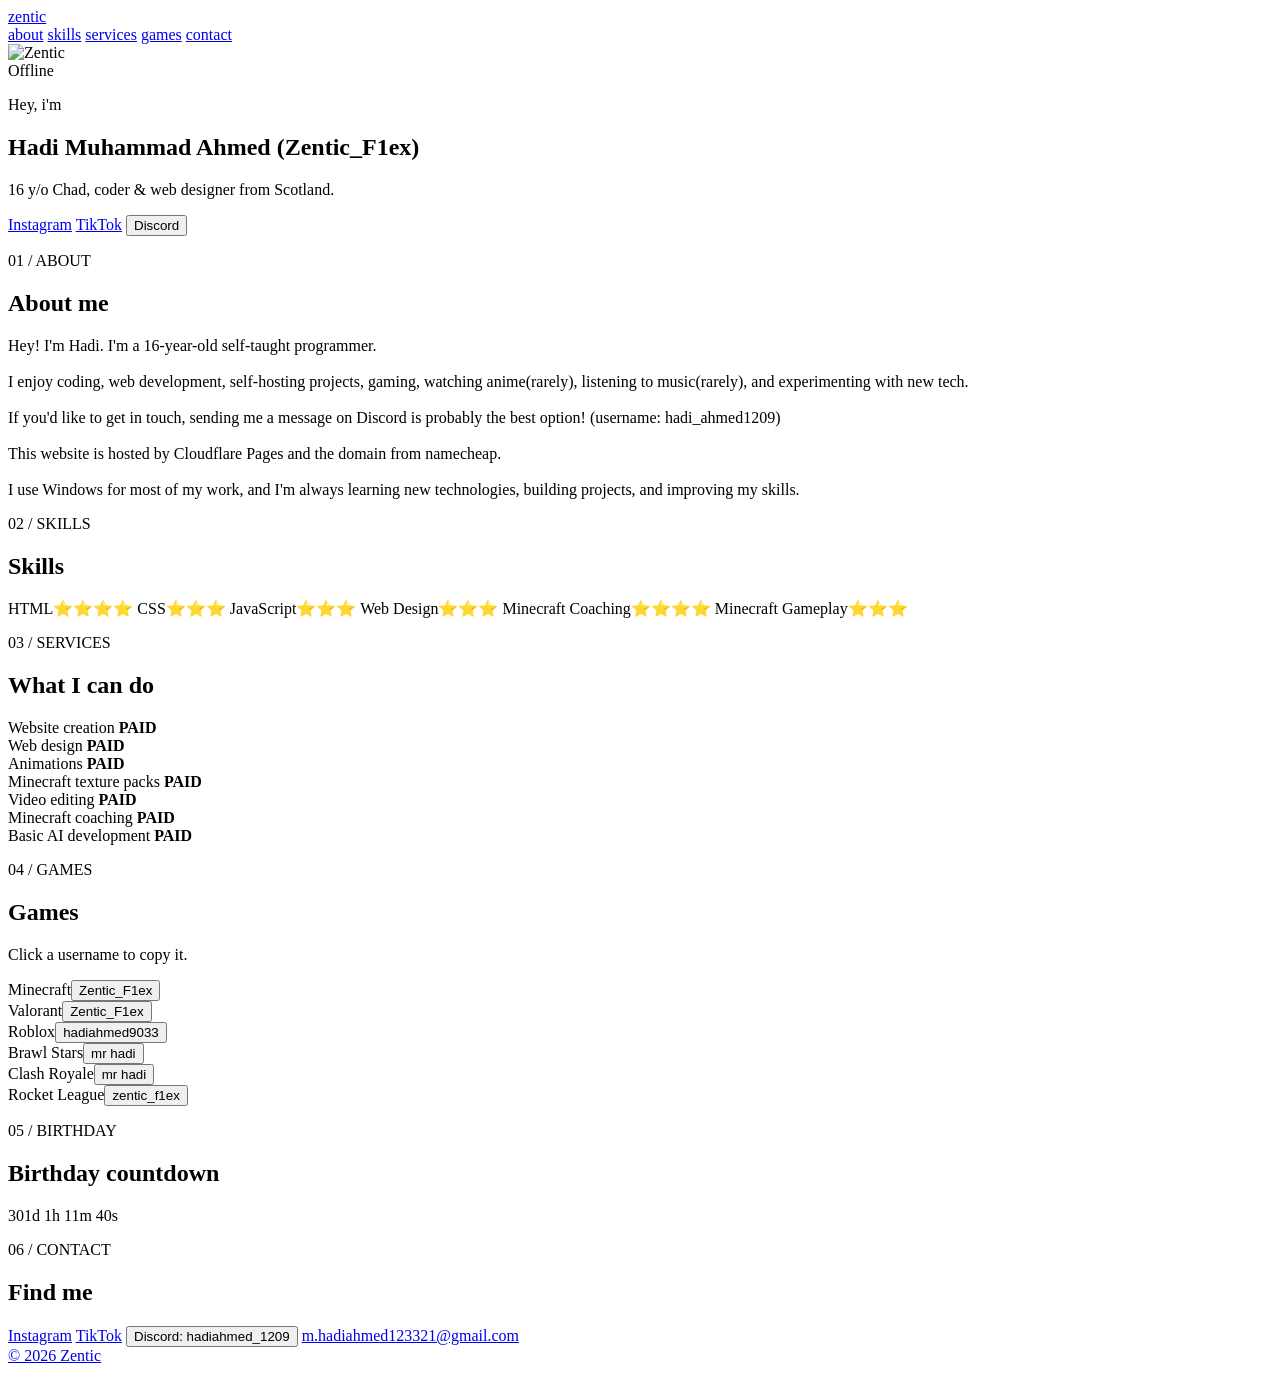
==== index.html @ d89990b7 "Update index.html" ====
<!DOCTYPE html>
<html lang="en">
<head>
<meta charset="UTF-8">
<meta name="viewport" content="width=device-width, initial-scale=1.0">
<title>Hadi Web</title>
<link rel="stylesheet" href="style.css">
</head>
<body>
<header>
  <a class="logo" href="#">zentic</a>
  <nav>
    <a href="#about">about</a>
    <a href="#skills">skills</a>
    <a href="#services">services</a>
    <a href="#games">games</a>
    <a href="#contact">contact</a>
  </nav>
</header>

<main>
<section class="profile">
  <div class="photo-wrap">
    <img src="profile.jpg" alt="Zentic">
    <div class="status"><span id="status-dot"></span><span id="status-text">Checking...</span></div>
  </div>
  <div class="intro">
    <p class="muted">Hey, i'm</p>
    <h1>Hadi Muhammad Ahmed (Zentic_F1ex)</h1>
    <p class="tagline">16 y/o Chad, coder & web designer from Scotland.</p>
    <div class="links">
      <a href="https://www.instagram.com/hadi_ahmed12099/" target="_blank">Instagram</a>
      <a href="https://www.tiktok.com/@zentic_f1ex" target="_blank">TikTok</a>
      <button data-copy="hadiahmed_1209">Discord</button>
    </div>
  </div>
</section>

<section id="about">
  <p class="label">01 / ABOUT</p>
  <h2>About me</h2>
  <p class="description">Hey! I'm Hadi. I'm a 16-year-old self-taught programmer.
<br><br>
I enjoy coding, web development, self-hosting projects, gaming, watching anime(rarely), listening to music(rarely), and experimenting with new tech.
<br><br>
If you'd like to get in touch, sending me a message on Discord is probably the best option! (username: hadi_ahmed1209)
 <br><br>
This website is hosted by Cloudflare Pages and the domain from namecheap. 
<br><br>
I use Windows for most of my work, and I'm always learning new technologies, building projects, and improving my skills.</p>
</section>

<section id="skills">
  <p class="label">02 / SKILLS</p>
  <h2>Skills</h2>
  <div class="skill-list">
    <span>HTML</span><span>⭐⭐⭐⭐</span>
    <span>CSS</span><span>⭐⭐⭐</span>
    <span>JavaScript</span><span>⭐⭐⭐</span>
    <span>Web Design</span><span>⭐⭐⭐</span>
    <span>Minecraft Coaching</span><span>⭐⭐⭐⭐</span>
    <span>Minecraft Gameplay</span><span>⭐⭐⭐</span>
  </div>
</section>

<section id="services">
  <p class="label">03 / SERVICES</p>
  <h2>What I can do</h2>
  <div class="service-list">
    <div>Website creation <b>PAID</b></div>
    <div>Web design <b>PAID</b></div>
    <div>Animations <b>PAID</b></div>
    <div>Minecraft texture packs <b>PAID</b></div>
    <div>Video editing <b>PAID</b></div>
    <div>Minecraft coaching <b>PAID</b></div>
    <div>Basic AI development <b>PAID</b></div>
  </div>
</section>

<section id="games">
  <p class="label">04 / GAMES</p>
  <h2>Games</h2>
  <p class="hint">Click a username to copy it.</p>
  <div class="games">
    <div class="game"><span>Minecraft</span><button data-copy="Zentic_F1ex">Zentic_F1ex</button></div>
    <div class="game"><span>Valorant</span><button data-copy="Zentic_F1ex">Zentic_F1ex</button></div>
    <div class="game"><span>Roblox</span><button data-copy="hadiahmed9033">hadiahmed9033</button></div>
    <div class="game"><span>Brawl Stars</span><button data-copy="mr hadi">mr hadi</button></div>
    <div class="game"><span>Clash Royale</span><button data-copy="mr hadi">mr hadi</button></div>
    <div class="game"><span>Rocket League</span><button data-copy="zentic_f1ex">zentic_f1ex</button></div>
  </div>
</section>

<section class="birthday">
  <p class="label">05 / BIRTHDAY</p>
  <h2>Birthday countdown</h2>
  <div id="countdown">Loading...</div>
</section>

<section id="contact">
  <p class="label">06 / CONTACT</p>
  <h2>Find me</h2>
  <div class="contact-list">
    <a href="https://www.instagram.com/hadi_ahmed12099/" target="_blank">Instagram</a>
    <a href="https://www.tiktok.com/@zentic_f1ex" target="_blank">TikTok</a>
    <button data-copy="hadiahmed_1209">Discord: hadiahmed_1209</button>
    <a href="mailto:m.hadiahmed123321@gmail.com">m.hadiahmed123321@gmail.com</a>
  </div>
</section>
</main>

<footer>
  <a href="https://www.youtube.com/watch?v=SfT4FMkh1-w" target="_blank">
    © 2026 Zentic
  </a>
</footer>

<script>
document.querySelectorAll("[data-copy]").forEach(button => {
  button.addEventListener("click", async () => {
    const original = button.textContent;
    try {
      await navigator.clipboard.writeText(button.dataset.copy);
    } catch {
      const input = document.createElement("textarea");
      input.value = button.dataset.copy;
      document.body.appendChild(input);
      input.select();
      document.execCommand("copy");
      input.remove();
    }
    button.textContent = "Copied!";
    button.classList.add("clicked");
    setTimeout(() => {
      button.textContent = original;
      button.classList.remove("clicked");
    }, 1100);
  });
});

document.querySelectorAll("a").forEach(link => {
  link.addEventListener("click", () => {
    link.classList.add("clicked");
    setTimeout(() => link.classList.remove("clicked"), 350);
  });
});

function birthdayCountdown() {
  const now = new Date();
  let year = now.getFullYear();
  let birthday = new Date(year, 9, 3);
  if (now >= birthday) birthday = new Date(year + 1, 9, 3);
  const diff = birthday - now;
  const days = Math.floor(diff / 86400000);
  const hours = Math.floor(diff / 3600000) % 24;
  const minutes = Math.floor(diff / 60000) % 60;
  const seconds = Math.floor(diff / 1000) % 60;
  document.getElementById("countdown").textContent =
    `${days}d ${hours}h ${minutes}m ${seconds}s`;
}
birthdayCountdown();
setInterval(birthdayCountdown, 1000);

async function getDiscordStatus() {
  const dot = document.getElementById("status-dot");
  const text = document.getElementById("status-text");
  try {
    const response = await fetch("https://api.lanyard.rest/v1/users/1339740821632716832");
    if (!response.ok) throw new Error();
    const data = await response.json();
    const status = data.data.discord_status;
    if (status && status !== "offline") {
      dot.className = "online";
      text.textContent = "Online";
    } else {
      dot.className = "offline";
      text.textContent = "Offline";
    }
  } catch {
    dot.className = "offline";
    text.textContent = "Offline";
  }
}
getDiscordStatus();
setInterval(getDiscordStatus, 30000);
</script>
</body>
</html>
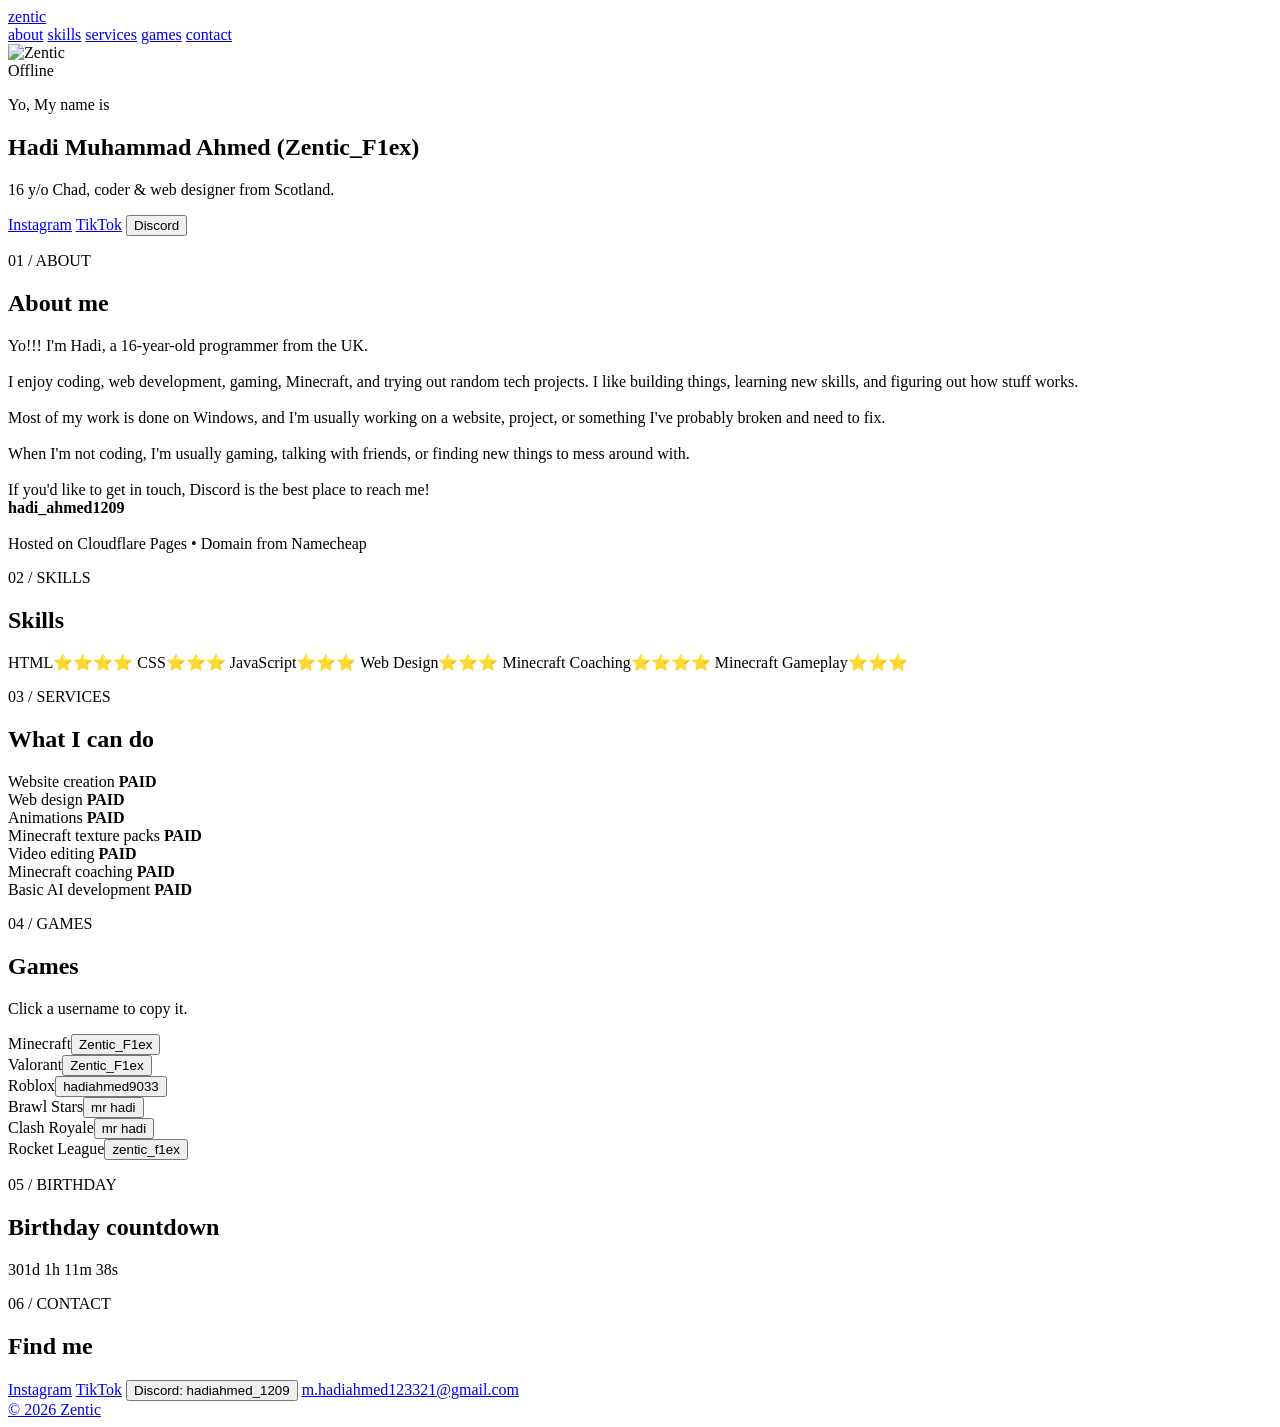
==== commit ae814f44: "Update index.html" ====
--- a/index.html
+++ b/index.html
@@ -25,7 +25,7 @@
     <div class="status"><span id="status-dot"></span><span id="status-text">Checking...</span></div>
   </div>
   <div class="intro">
-    <p class="muted">Hey, i'm</p>
+    <p class="muted">Yo, My name is</p>
     <h1>Hadi Muhammad Ahmed (Zentic_F1ex)</h1>
     <p class="tagline">16 y/o Chad, coder & web designer from Scotland.</p>
     <div class="links">
@@ -39,16 +39,23 @@
 <section id="about">
   <p class="label">01 / ABOUT</p>
   <h2>About me</h2>
-  <p class="description">Hey! I'm Hadi. I'm a 16-year-old self-taught programmer.
+ <p class="description">
+Yo!!! I'm Hadi, a 16-year-old programmer from the UK.
+
 <br><br>
-I enjoy coding, web development, self-hosting projects, gaming, watching anime(rarely), listening to music(rarely), and experimenting with new tech.
+
+I enjoy coding, web development, gaming, Minecraft, and trying out random tech projects. I like building things, learning new skills, and figuring out how stuff works.
 <br><br>
-If you'd like to get in touch, sending me a message on Discord is probably the best option! (username: hadi_ahmed1209)
- <br><br>
-This website is hosted by Cloudflare Pages and the domain from namecheap. 
+Most of my work is done on Windows, and I'm usually working on a website, project, or something I've probably broken and need to fix.
 <br><br>
-I use Windows for most of my work, and I'm always learning new technologies, building projects, and improving my skills.</p>
-</section>
+When I'm not coding, I'm usually gaming, talking with friends, or finding new things to mess around with.
+<br><br>
+If you'd like to get in touch, Discord is the best place to reach me!
+<br>
+<strong>hadi_ahmed1209</strong>
+<br><br>
+Hosted on Cloudflare Pages • Domain from Namecheap
+</p>
 
 <section id="skills">
   <p class="label">02 / SKILLS</p>
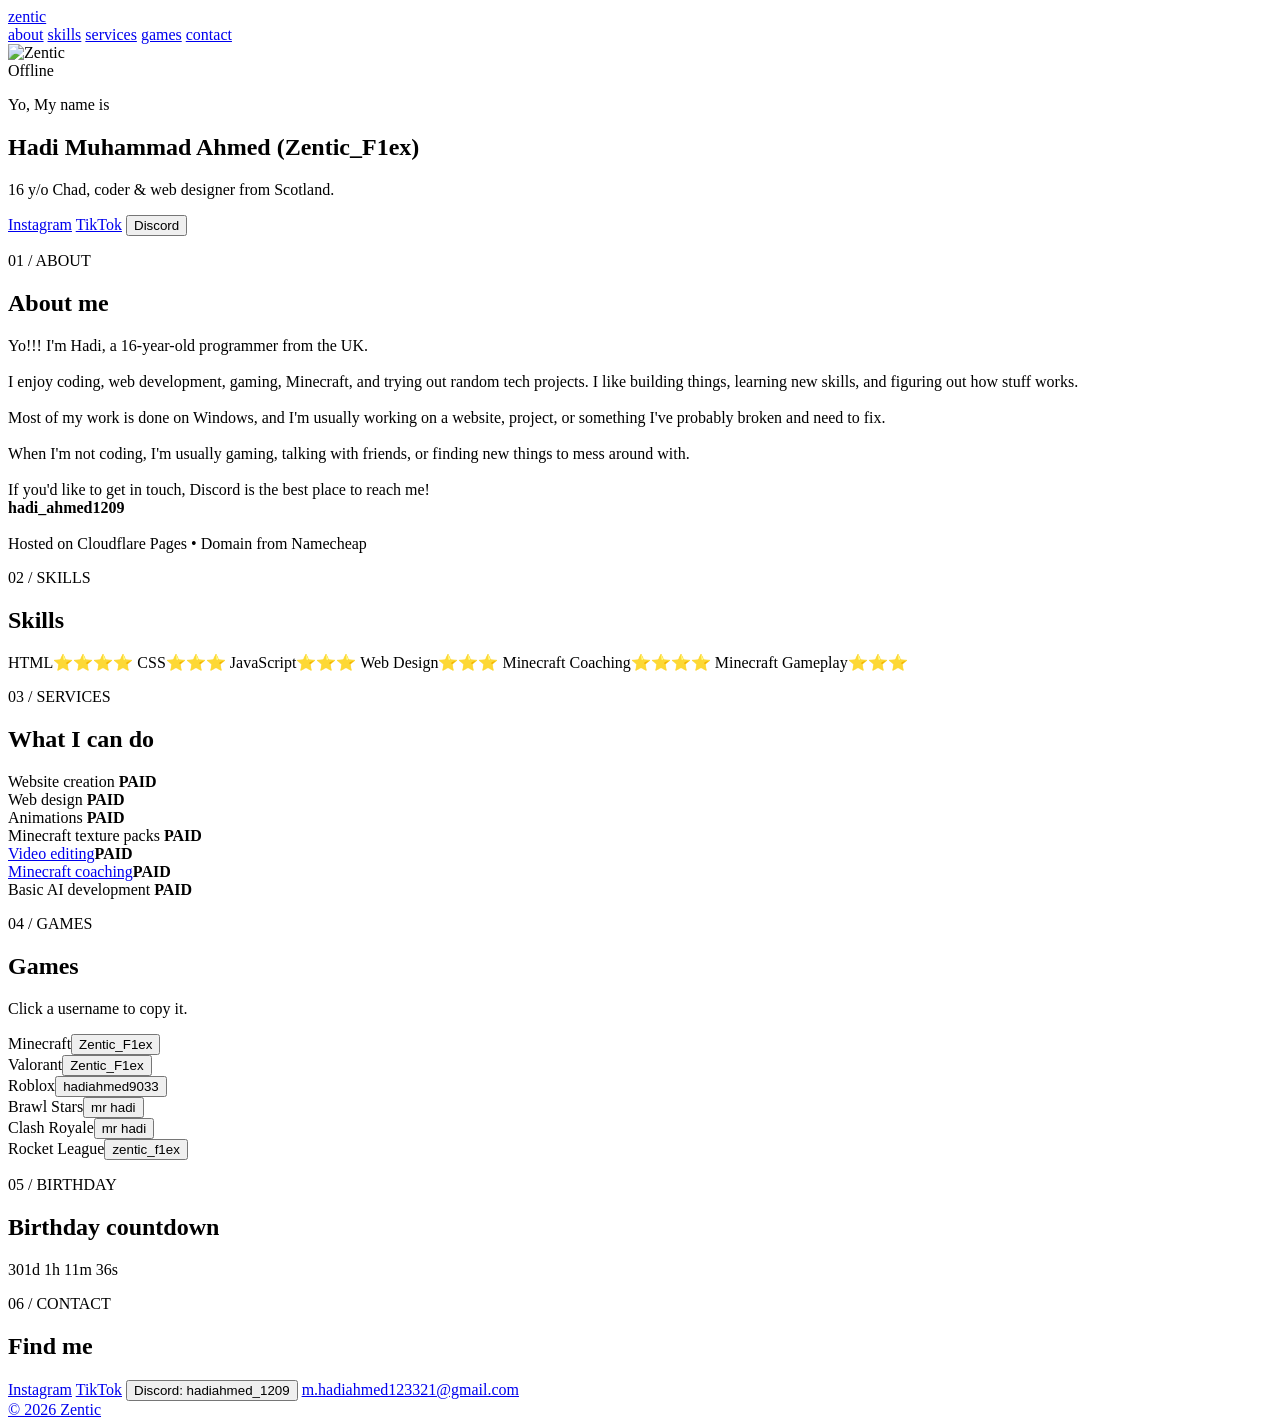
==== commit 1bb9413a: "Update index.html" ====
--- a/index.html
+++ b/index.html
@@ -78,8 +78,8 @@
     <div>Web design <b>PAID</b></div>
     <div>Animations <b>PAID</b></div>
     <div>Minecraft texture packs <b>PAID</b></div>
-    <div>Video editing <b>PAID</b></div>
-    <div>Minecraft coaching <b>PAID</b></div>
+    <div><a href="https://buy.stripe.com/test_aFa5kC9aV24s5RWdvaaMU01">Video editing</a><b>PAID</b></div>
+    <div><a href="https://buy.stripe.com/test_fZu5kC1IteRe5RW9eUaMU00">Minecraft coaching</a><b>PAID</b></div>
     <div>Basic AI development <b>PAID</b></div>
   </div>
 </section>
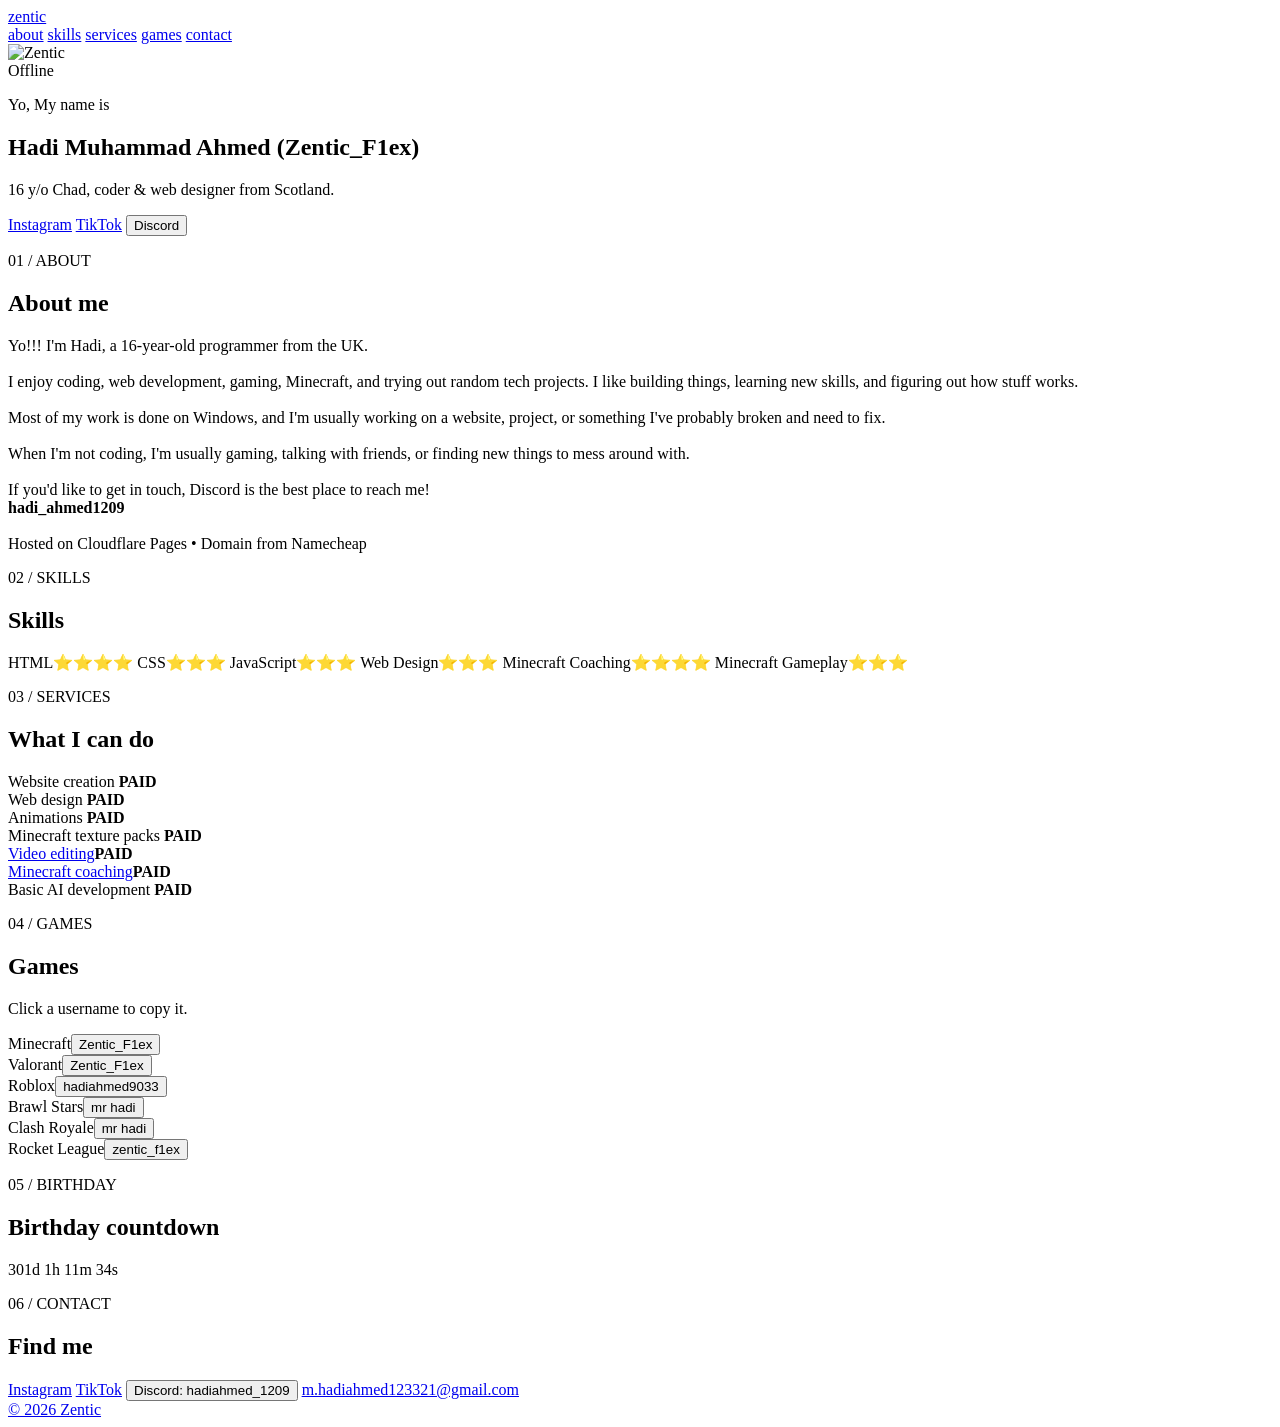
==== commit 4c4c5383: "Add 'payment' class to service links Added 'payment' class to links for video editing and Minecraft " ====
--- a/index.html
+++ b/index.html
@@ -78,8 +78,8 @@
     <div>Web design <b>PAID</b></div>
     <div>Animations <b>PAID</b></div>
     <div>Minecraft texture packs <b>PAID</b></div>
-    <div><a href="https://buy.stripe.com/test_aFa5kC9aV24s5RWdvaaMU01">Video editing</a><b>PAID</b></div>
-    <div><a href="https://buy.stripe.com/test_fZu5kC1IteRe5RW9eUaMU00">Minecraft coaching</a><b>PAID</b></div>
+    <div><a class= "payment"href="https://buy.stripe.com/test_aFa5kC9aV24s5RWdvaaMU01">Video editing</a><b>PAID</b></div>
+    <div><a class= "payment" href="https://buy.stripe.com/test_fZu5kC1IteRe5RW9eUaMU00">Minecraft coaching</a><b>PAID</b></div>
     <div>Basic AI development <b>PAID</b></div>
   </div>
 </section>
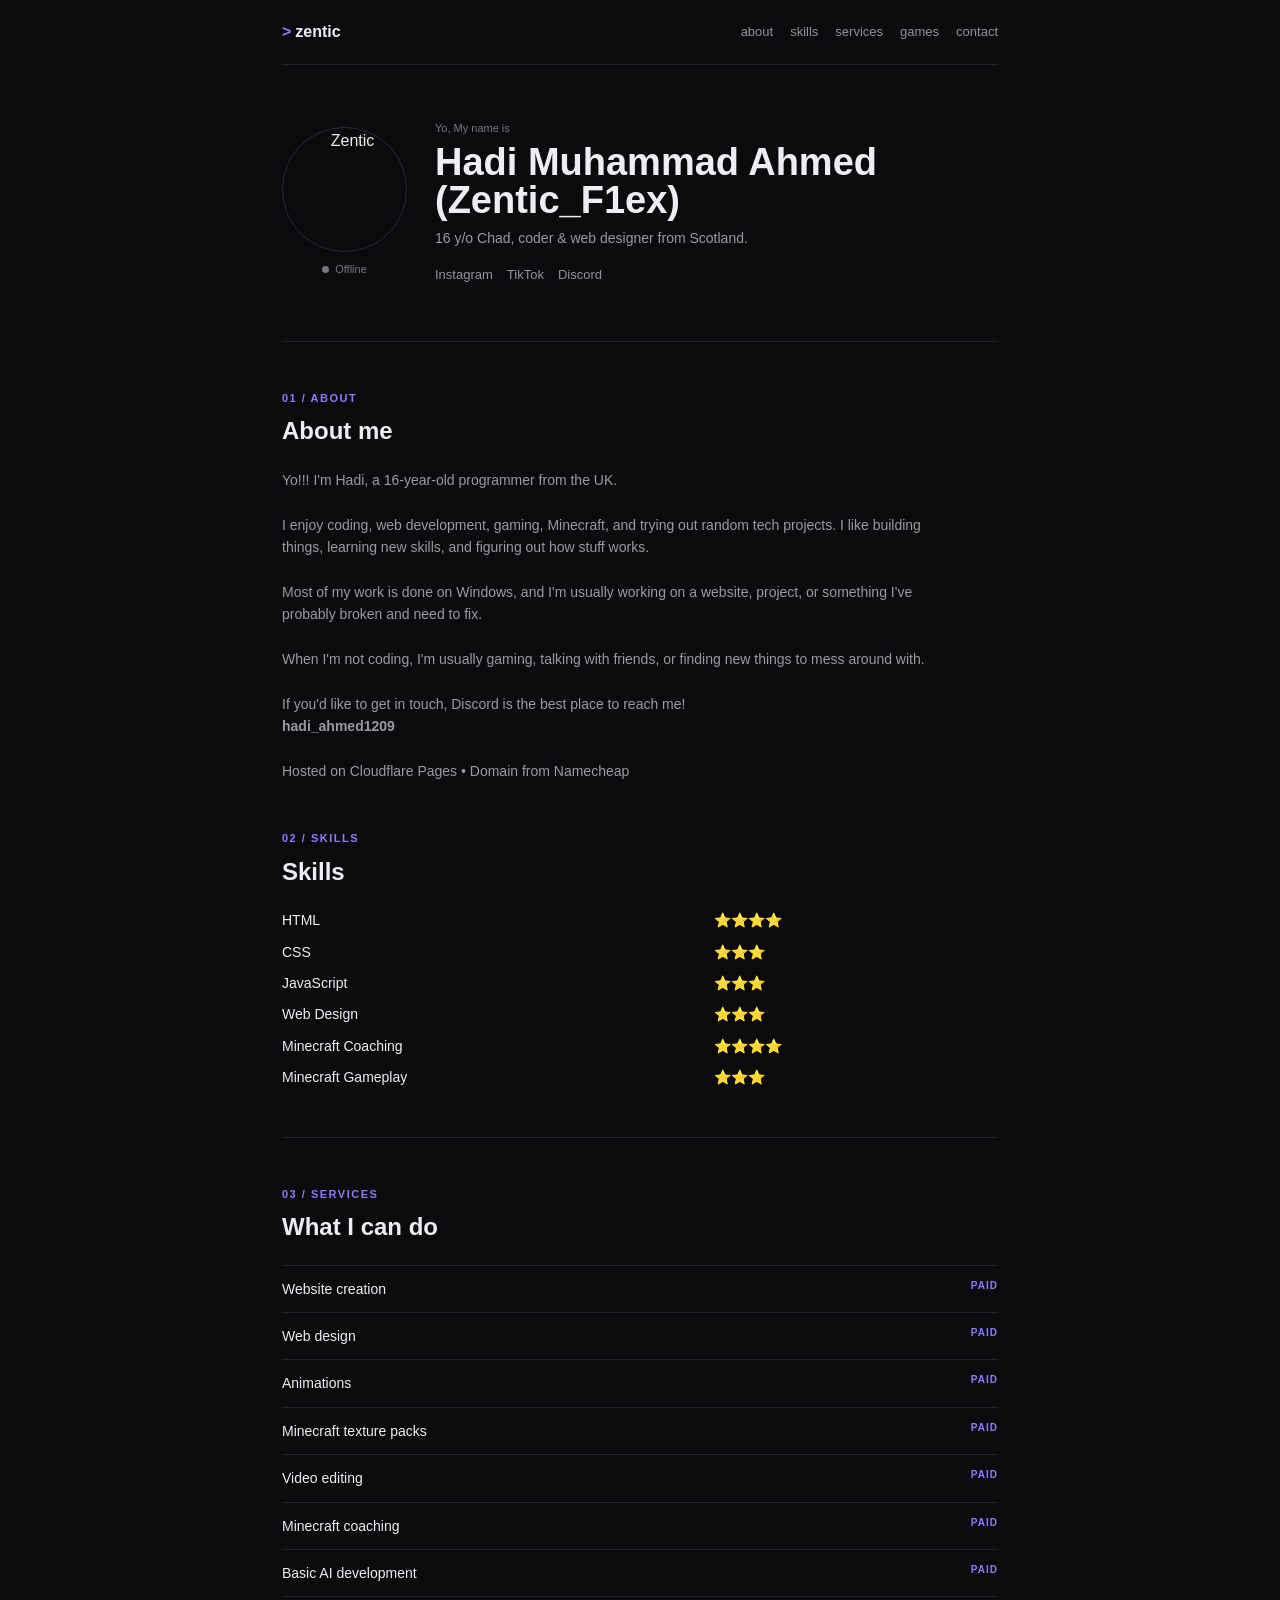
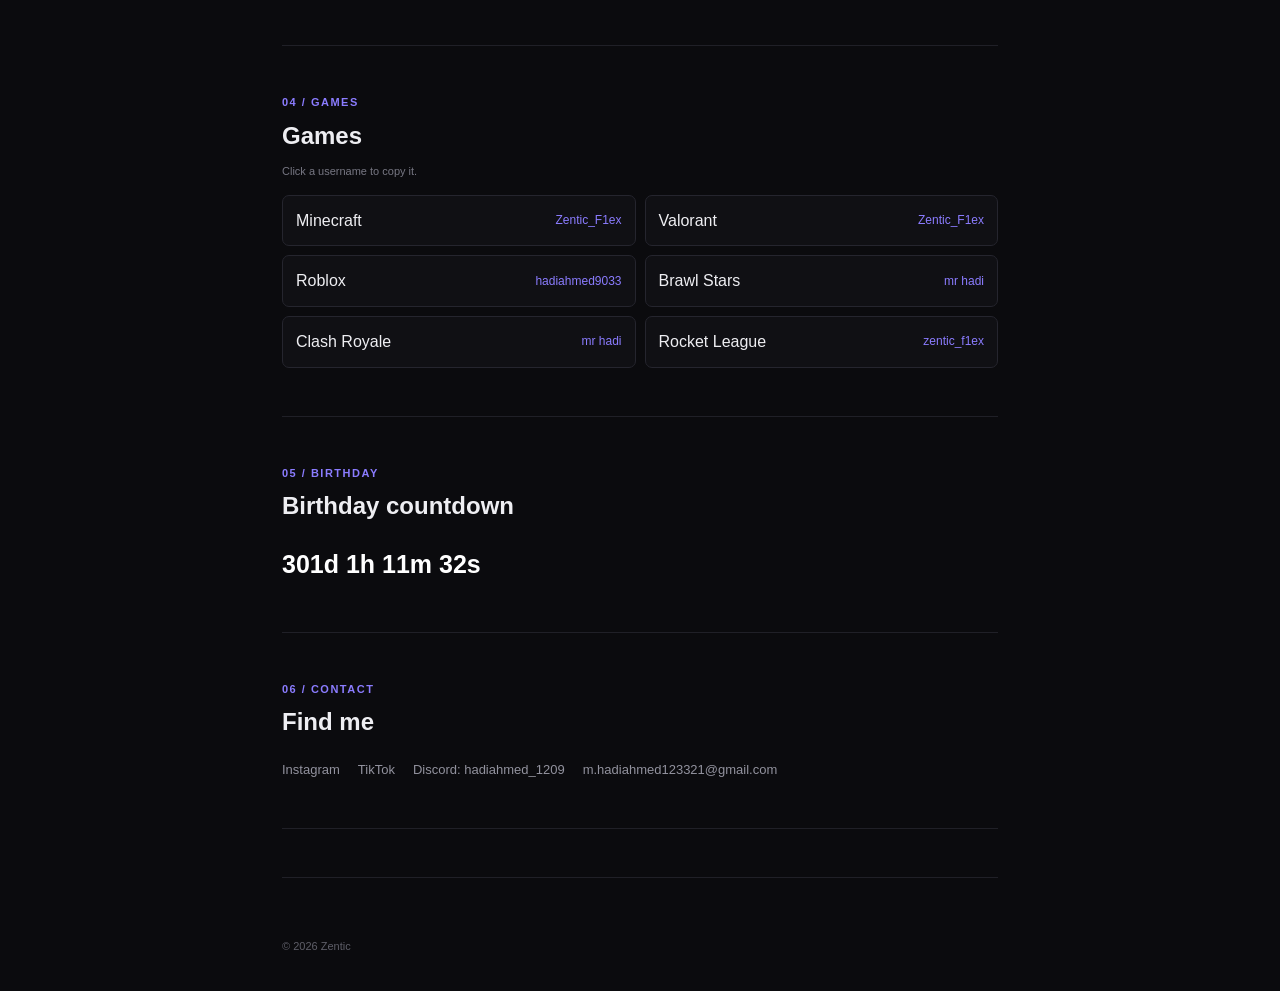
==== commit 16315992: "Update social media links in contact section" ====
--- a/index.html
+++ b/index.html
@@ -108,8 +108,8 @@
   <p class="label">06 / CONTACT</p>
   <h2>Find me</h2>
   <div class="contact-list">
-    <a href="https://www.instagram.com/hadi_ahmed12099/" target="_blank">Instagram</a>
-    <a href="https://www.tiktok.com/@zentic_f1ex" target="_blank">TikTok</a>
+    <a href="https://www.instagram.com/zentic_F1ex/" target="_blank">Instagram</a>
+    <a href="https://www.tiktok.com/@zentic_f1exx" target="_blank">TikTok</a>
     <button data-copy="hadiahmed_1209">Discord: hadiahmed_1209</button>
     <a href="mailto:m.hadiahmed123321@gmail.com">m.hadiahmed123321@gmail.com</a>
   </div>
--- a/style.css
+++ b/style.css
@@ -0,0 +1,594 @@
+* {
+    box-sizing: border-box;
+    margin: 0;
+    padding: 0;
+}
+
+html {
+    scroll-behavior: smooth;
+}
+
+body {
+    background: #0b0b0e;
+    color: #eeeef2;
+    font-family: Arial, Helvetica, sans-serif;
+    max-width: 760px;
+    margin: auto;
+    padding: 0 22px;
+    line-height: 1.6;
+    overflow-x: hidden;
+    animation: pageLoad 0.8s ease;
+}
+
+a,
+button {
+    color: inherit;
+    font: inherit;
+}
+
+a {
+    text-decoration: none;
+}
+
+button {
+    background: none;
+    border: 0;
+    cursor: pointer;
+}
+
+/* HEADER */
+
+header {
+    height: 65px;
+    display: flex;
+    align-items: center;
+    justify-content: space-between;
+    border-bottom: 1px solid #202027;
+    animation: slideDown 0.7s ease;
+}
+
+.logo {
+    font-weight: 800;
+    transition: 0.3s ease;
+}
+
+.logo:before {
+    content: ">";
+    color: #8b7cff;
+    margin-right: 4px;
+    transition: 0.3s ease;
+}
+
+.logo:hover {
+    transform: translateX(4px);
+    color: #aaa1ff;
+}
+
+.logo:hover:before {
+    margin-right: 8px;
+}
+
+nav {
+    display: flex;
+    gap: 17px;
+}
+
+nav a,
+.links a,
+.links button,
+.contact-list a,
+.contact-list button {
+    color: #92929e;
+    font-size: 13px;
+    transition:
+        color 0.25s ease,
+        transform 0.25s ease;
+}
+
+nav a:hover,
+.links a:hover,
+.links button:hover,
+.contact-list a:hover,
+.contact-list button:hover {
+    color: #fff;
+    transform: translateY(-2px);
+}
+
+/* MAIN */
+
+main {
+    padding-bottom: 35px;
+}
+
+/* SECTIONS */
+
+section {
+    padding: 48px 0;
+    border-bottom: 1px solid #202027;
+    animation: sectionAppear 0.8s ease both;
+}
+
+section:hover {
+    border-color: #292933;
+}
+
+/* PROFILE */
+
+.profile {
+    display: flex;
+    align-items: center;
+    gap: 28px;
+    padding: 55px 0;
+    animation: profileAppear 0.9s ease;
+}
+
+.photo-wrap {
+    text-align: center;
+    flex-shrink: 0;
+    animation: photoAppear 1s ease;
+}
+
+.photo-wrap img {
+    width: 125px;
+    height: 125px;
+    object-fit: cover;
+    border-radius: 50%;
+    border: 1px solid #292932;
+    display: block;
+    transition:
+        transform 0.4s ease,
+        border-color 0.4s ease,
+        box-shadow 0.4s ease;
+}
+
+.photo-wrap img:hover {
+    transform: scale(1.06) rotate(2deg);
+    border-color: #8b7cff;
+    box-shadow: 0 0 25px rgba(139, 124, 255, 0.2);
+}
+
+/* STATUS */
+
+.status {
+    display: flex;
+    justify-content: center;
+    align-items: center;
+    gap: 6px;
+    margin-top: 9px;
+    color: #777783;
+    font-size: 11px;
+    animation: fadeIn 1.3s ease;
+}
+
+#status-dot {
+    width: 7px;
+    height: 7px;
+    border-radius: 50%;
+    background: #777783;
+    transition: 0.3s ease;
+}
+
+#status-dot.online {
+    background: #62d38b;
+    box-shadow: 0 0 7px #62d38b;
+    animation: onlinePulse 1.8s infinite;
+}
+
+#status-dot.offline {
+    background: #777783;
+}
+
+/* TEXT */
+
+.muted,
+.label,
+.hint {
+    color: #777783;
+    font-size: 11px;
+}
+
+.label {
+    color: #8b7cff;
+    letter-spacing: 1.5px;
+    font-weight: bold;
+    transition: 0.3s ease;
+}
+
+section:hover .label {
+    letter-spacing: 2px;
+}
+
+h1 {
+    font-size: 38px;
+    line-height: 1;
+    margin: 5px 0 8px;
+    animation: textSlide 0.8s ease;
+}
+
+.tagline {
+    color: #9999a5;
+    font-size: 14px;
+    animation: fadeIn 1s ease;
+}
+
+h2 {
+    font-size: 24px;
+    margin: 5px 0 18px;
+    transition: 0.3s ease;
+}
+
+section:hover h2 {
+    transform: translateX(3px);
+}
+
+.links {
+    display: flex;
+    gap: 14px;
+    margin-top: 16px;
+    animation: fadeIn 1.2s ease;
+}
+
+/* DESCRIPTION */
+
+.description {
+    max-width: 650px;
+    color: #9a9aa5;
+    font-size: 14px;
+    animation: fadeUp 0.9s ease;
+}
+
+/* SKILLS */
+
+.skill-list {
+    display: grid;
+    grid-template-columns: 1fr auto;
+    gap: 9px 20px;
+    max-width: 500px;
+    font-size: 14px;
+}
+
+.skill-list span {
+    transition:
+        transform 0.25s ease,
+        color 0.25s ease;
+}
+
+.skill-list span:hover {
+    transform: translateX(5px);
+    color: #fff;
+}
+
+.skill-list span:nth-child(even) {
+    color: #777783;
+}
+
+.skill-list span:nth-child(even):hover {
+    color: #aaa1ff;
+}
+
+/* SERVICES */
+
+.service-list {
+    border-top: 1px solid #202027;
+}
+
+.service-list div {
+    display: flex;
+    justify-content: space-between;
+    padding: 12px 0;
+    border-bottom: 1px solid #202027;
+    font-size: 14px;
+    transition:
+        transform 0.25s ease,
+        padding-left 0.25s ease,
+        border-color 0.25s ease;
+}
+
+.service-list div:hover {
+    transform: translateX(6px);
+    padding-left: 6px;
+    border-color: #8b7cff;
+}
+
+.service-list b {
+    color: #8b7cff;
+    font-size: 10px;
+    letter-spacing: 1px;
+    transition: 0.25s ease;
+}
+
+.service-list div:hover b {
+    letter-spacing: 2px;
+    text-shadow: 0 0 10px rgba(139, 124, 255, 0.5);
+}
+
+/* GAMES */
+
+.hint {
+    margin-top: -10px;
+    margin-bottom: 14px;
+}
+
+.games {
+    display: grid;
+    grid-template-columns: 1fr 1fr;
+    gap: 9px;
+}
+
+.game {
+    display: flex;
+    justify-content: space-between;
+    align-items: center;
+    gap: 10px;
+    padding: 12px 13px;
+    border: 1px solid #25252e;
+    border-radius: 7px;
+    background: #101014;
+
+    transition:
+        transform 0.3s ease,
+        border-color 0.3s ease,
+        background 0.3s ease,
+        box-shadow 0.3s ease;
+}
+
+.game:hover {
+    border-color: #454553;
+    transform: translateY(-4px) scale(1.01);
+    background: #121219;
+    box-shadow: 0 8px 20px rgba(0, 0, 0, 0.25);
+}
+
+.game button {
+    color: #8b7cff;
+    font-size: 12px;
+
+    transition:
+        transform 0.25s ease,
+        color 0.25s ease;
+}
+
+.game button:hover {
+    color: #b0a7ff;
+    transform: scale(1.08);
+}
+
+.game button:active {
+    transform: scale(0.85);
+}
+
+/* BIRTHDAY */
+
+.birthday {
+    position: relative;
+}
+.payments {
+    display: inline-block;
+    transition: transform 0.3s ease;
+}
+
+.payments:hover {
+    transform: scale(1.1);
+}
+
+#countdown {
+    font-size: 25px;
+    font-weight: bold;
+    color: #fff;
+    transition:
+        transform 0.3s ease,
+        color 0.3s ease;
+    animation: countdownGlow 2.5s infinite;
+}
+
+.birthday:hover #countdown {
+    transform: translateX(5px);
+    color: #aaa1ff;
+}
+
+/* CONTACT */
+
+.contact-list {
+    display: flex;
+    flex-wrap: wrap;
+    gap: 12px 18px;
+}
+
+.contact-list a,
+.contact-list button {
+    transition:
+        transform 0.25s ease,
+        color 0.25s ease;
+}
+
+.contact-list a:hover,
+.contact-list button:hover {
+    transform: translateY(-3px);
+    color: #aaa1ff;
+}
+
+/* CLICK ANIMATION */
+
+.clicked {
+    animation: clickAnimation 0.35s ease;
+}
+
+@keyframes clickAnimation {
+    0% {
+        transform: scale(1);
+    }
+
+    35% {
+        transform: scale(0.86);
+    }
+
+    70% {
+        transform: scale(1.08);
+    }
+
+    100% {
+        transform: scale(1);
+    }
+}
+
+/* FOOTER */
+
+footer {
+    color: #5e5e68;
+    font-size: 11px;
+    padding: 25px 0 35px;
+    transition: 0.3s ease;
+}
+
+footer:hover {
+    color: #8b7cff;
+}
+
+/* ANIMATIONS */
+
+@keyframes pageLoad {
+    from {
+        opacity: 0;
+    }
+
+    to {
+        opacity: 1;
+    }
+}
+
+@keyframes slideDown {
+    from {
+        opacity: 0;
+        transform: translateY(-20px);
+    }
+
+    to {
+        opacity: 1;
+        transform: translateY(0);
+    }
+}
+
+@keyframes profileAppear {
+    from {
+        opacity: 0;
+        transform: translateY(25px);
+    }
+
+    to {
+        opacity: 1;
+        transform: translateY(0);
+    }
+}
+
+@keyframes photoAppear {
+    from {
+        opacity: 0;
+        transform: scale(0.7) rotate(-8deg);
+    }
+
+    to {
+        opacity: 1;
+        transform: scale(1) rotate(0);
+    }
+}
+
+@keyframes textSlide {
+    from {
+        opacity: 0;
+        transform: translateX(-20px);
+    }
+
+    to {
+        opacity: 1;
+        transform: translateX(0);
+    }
+}
+
+@keyframes fadeIn {
+    from {
+        opacity: 0;
+    }
+
+    to {
+        opacity: 1;
+    }
+}
+
+@keyframes fadeUp {
+    from {
+        opacity: 0;
+        transform: translateY(15px);
+    }
+
+    to {
+        opacity: 1;
+        transform: translateY(0);
+    }
+}
+
+@keyframes sectionAppear {
+    from {
+        opacity: 0;
+        transform: translateY(15px);
+    }
+
+    to {
+        opacity: 1;
+        transform: translateY(0);
+    }
+}
+
+@keyframes onlinePulse {
+    0% {
+        box-shadow: 0 0 0 0 rgba(98, 211, 139, 0.5);
+    }
+
+    70% {
+        box-shadow: 0 0 0 7px rgba(98, 211, 139, 0);
+    }
+
+    100% {
+        box-shadow: 0 0 0 0 rgba(98, 211, 139, 0);
+    }
+}
+
+@keyframes countdownGlow {
+    0% {
+        text-shadow: 0 0 0 rgba(139, 124, 255, 0);
+    }
+
+    50% {
+        text-shadow: 0 0 12px rgba(139, 124, 255, 0.25);
+    }
+
+    100% {
+        text-shadow: 0 0 0 rgba(139, 124, 255, 0);
+    }
+}
+
+/* MOBILE */
+
+@media (max-width: 600px) {
+
+    nav {
+        display: none;
+    }
+
+    .profile {
+        align-items: flex-start;
+        gap: 18px;
+    }
+
+    .photo-wrap img {
+        width: 95px;
+        height: 95px;
+    }
+
+    h1 {
+        font-size: 30px;
+    }
+
+    .games {
+        grid-template-columns: 1fr;
+    }
+}
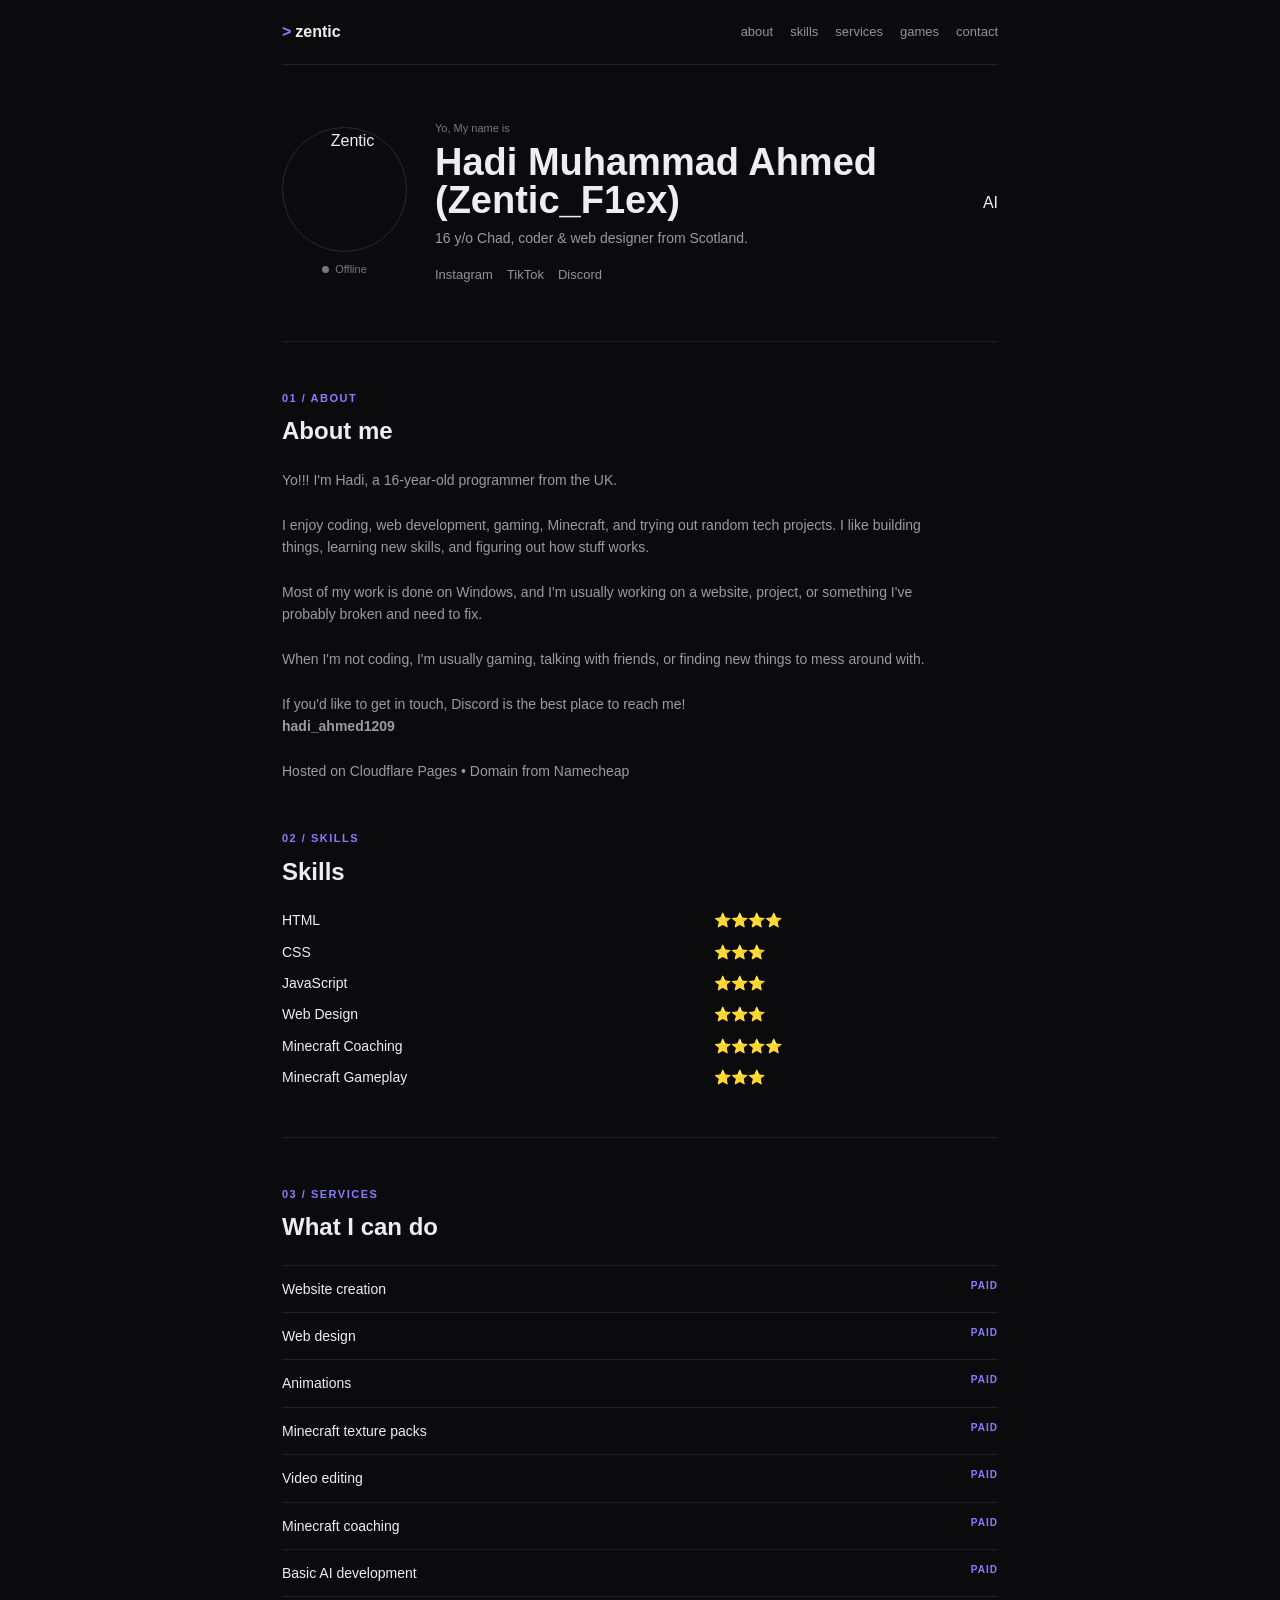
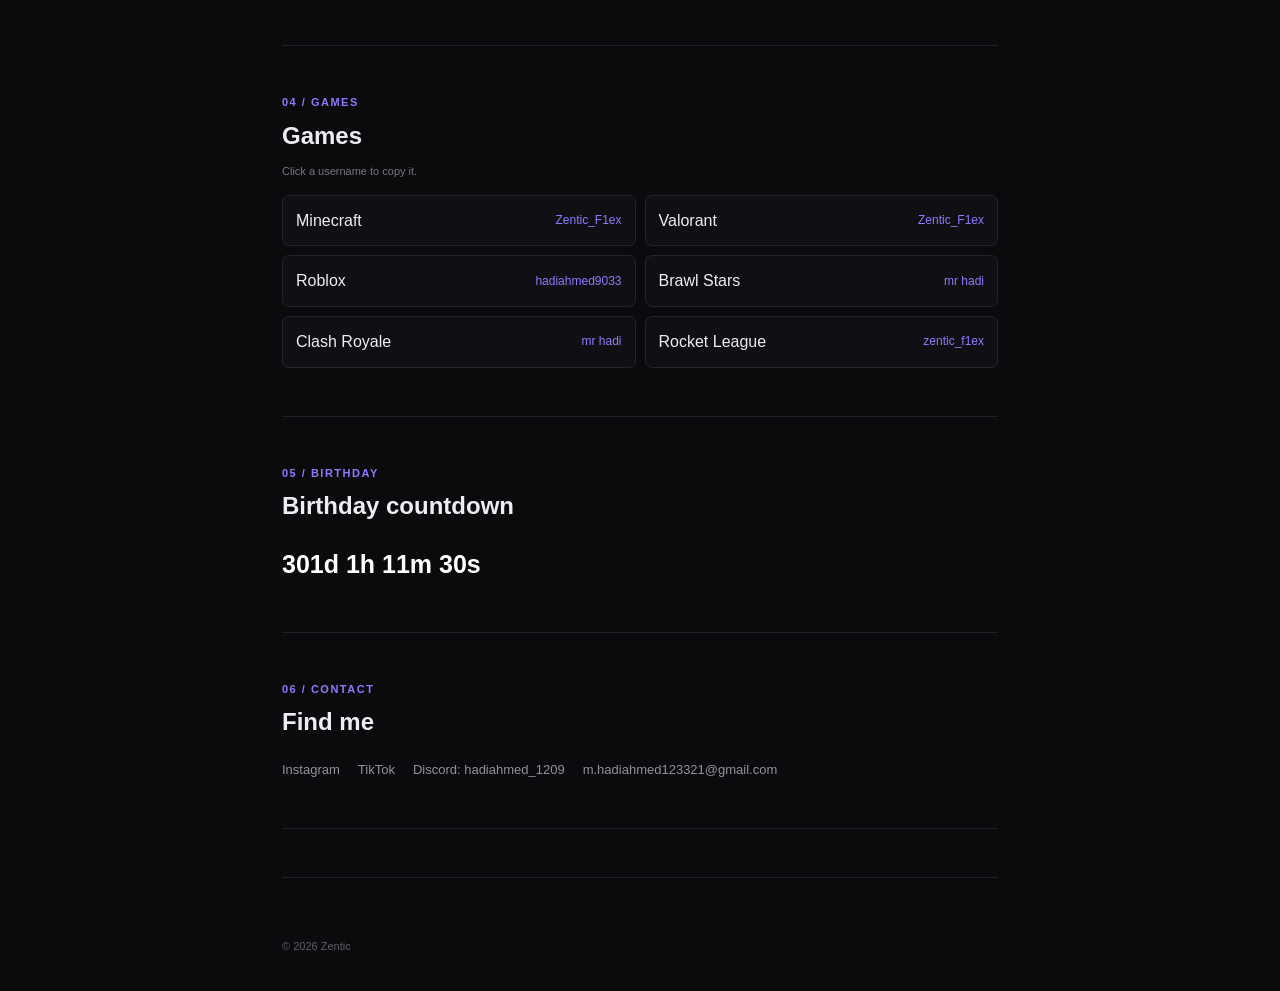
==== commit 72afe3e9: "Update links and classes in index.html" ====
--- a/index.html
+++ b/index.html
@@ -34,6 +34,7 @@
       <button data-copy="hadiahmed_1209">Discord</button>
     </div>
   </div>
+ <a href="zenticf1exai.html" class="ai-button">AI</a>
 </section>
 
 <section id="about">
@@ -78,8 +79,8 @@
     <div>Web design <b>PAID</b></div>
     <div>Animations <b>PAID</b></div>
     <div>Minecraft texture packs <b>PAID</b></div>
-    <div><a class= "payment"href="https://buy.stripe.com/test_aFa5kC9aV24s5RWdvaaMU01">Video editing</a><b>PAID</b></div>
-    <div><a class= "payment" href="https://buy.stripe.com/test_fZu5kC1IteRe5RW9eUaMU00">Minecraft coaching</a><b>PAID</b></div>
+    <div><a class="service-link" href="https://buy.stripe.com/test_aFa5kC9aV24s5RWdvaaMU01">Video editing</a><b>PAID</b></div>
+    <div><a class="service-link" href="https://buy.stripe.com/test_fZu5kC1IteRe5RW9eUaMU00">Minecraft coaching</a><b>PAID</b></div>
     <div>Basic AI development <b>PAID</b></div>
   </div>
 </section>
@@ -108,8 +109,8 @@
   <p class="label">06 / CONTACT</p>
   <h2>Find me</h2>
   <div class="contact-list">
-    <a href="https://www.instagram.com/zentic_F1ex/" target="_blank">Instagram</a>
-    <a href="https://www.tiktok.com/@zentic_f1exx" target="_blank">TikTok</a>
+    <a href="https://www.instagram.com/hadi_ahmed12099/" target="_blank">Instagram</a>
+    <a href="https://www.tiktok.com/@zentic_f1ex" target="_blank">TikTok</a>
     <button data-copy="hadiahmed_1209">Discord: hadiahmed_1209</button>
     <a href="mailto:m.hadiahmed123321@gmail.com">m.hadiahmed123321@gmail.com</a>
   </div>
